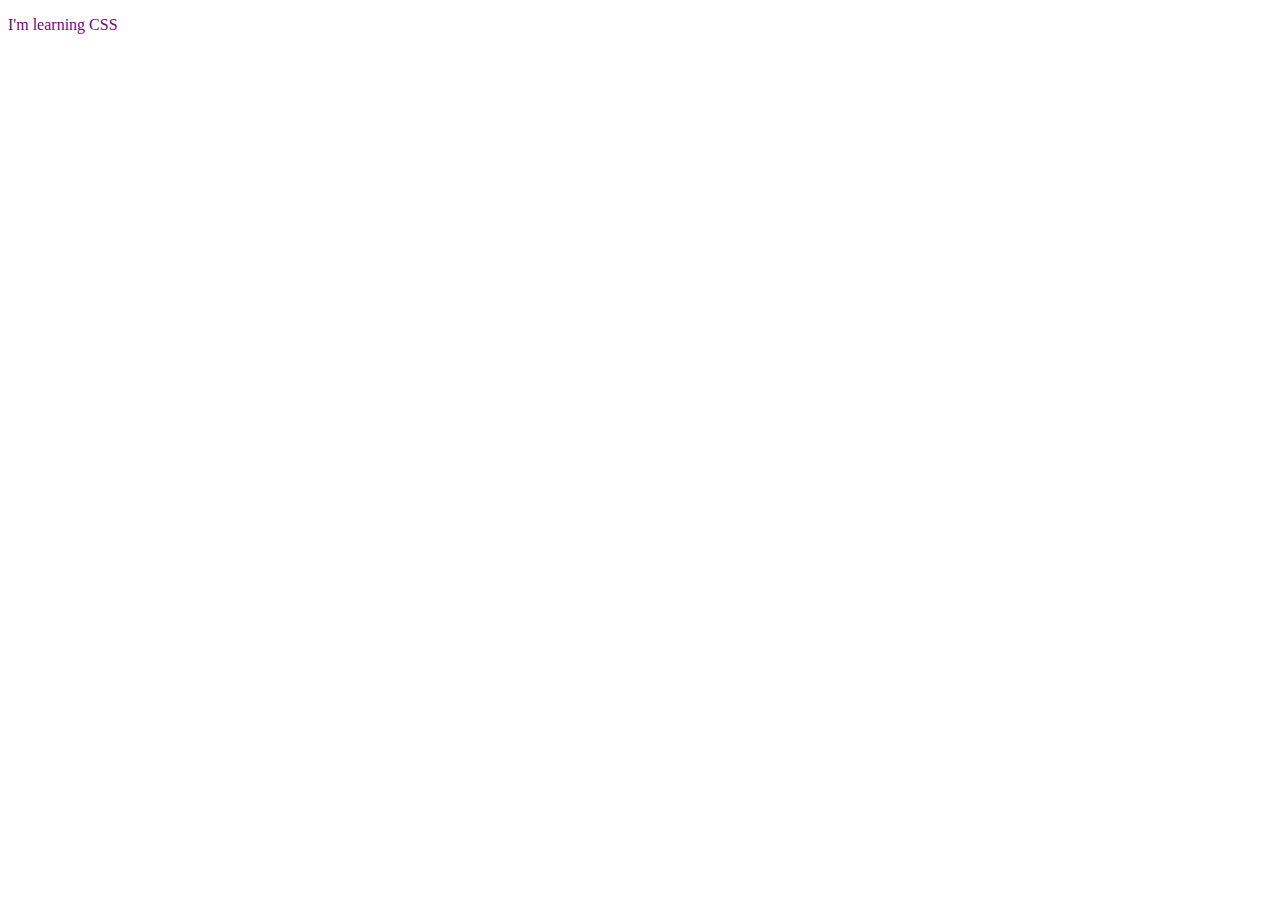
==== cssPractice.html @ 46699af8 "started css tutorial" ====
<!DOCTYPE html>
<html lang="en">
<head>
  <meta charset="UTF-8">
  <meta http-equiv="X-UA-Compatible" content="IE=edge">
  <meta name="viewport" content="width=device-width, initial-scale=1.0">
  <title>Document</title>
  <link rel="stylesheet" href="./css/style.css">
</head>
<body>
  <p>
    I'm learning CSS
  </p>
</body>
</html>
---- css/style.css ----
p {
  color: purple;
}
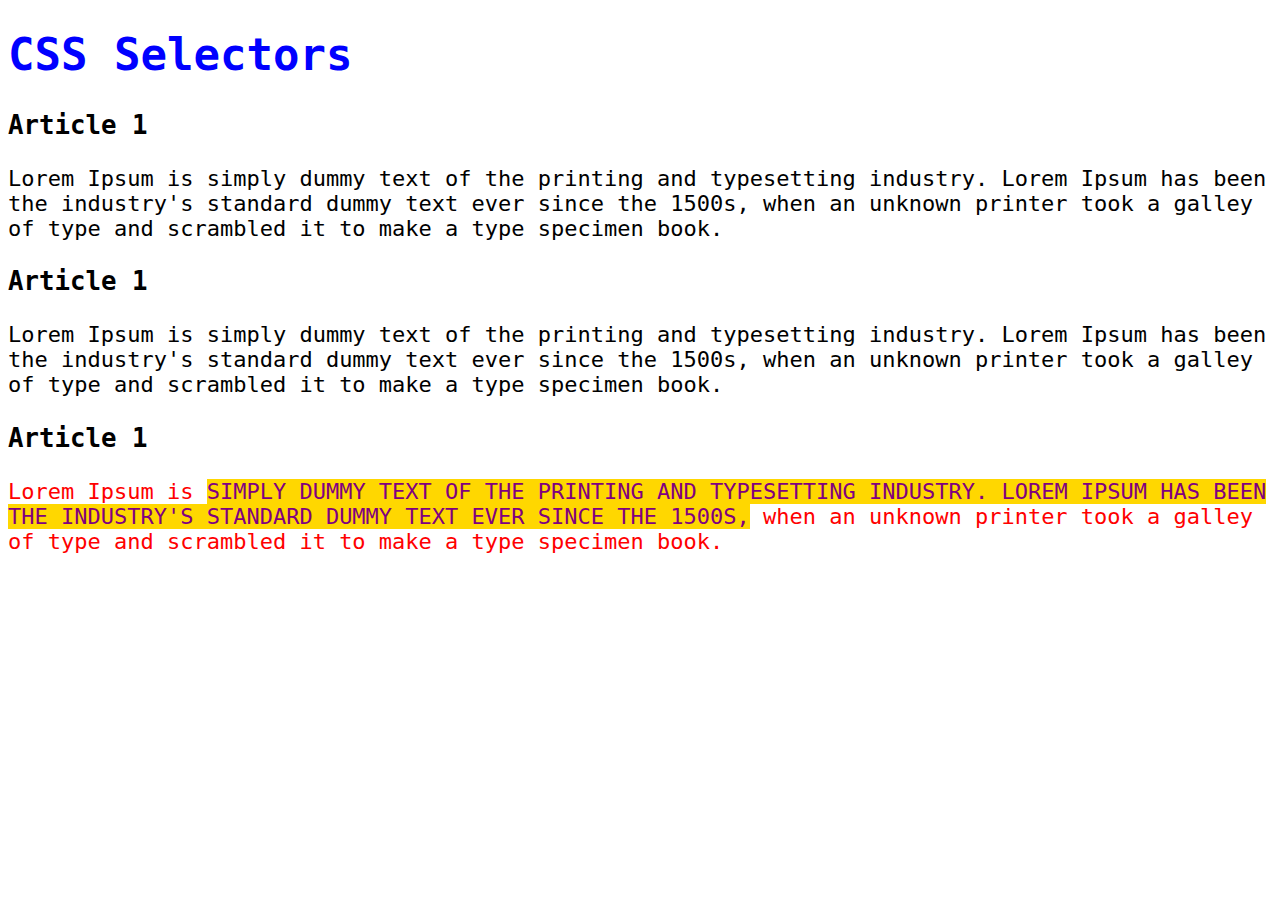
==== commit b1312cf0: "shit css" ====
--- a/cssPractice.html
+++ b/cssPractice.html
@@ -1,15 +1,42 @@
 <!DOCTYPE html>
 <html lang="en">
-<head>
-  <meta charset="UTF-8">
-  <meta http-equiv="X-UA-Compatible" content="IE=edge">
-  <meta name="viewport" content="width=device-width, initial-scale=1.0">
-  <title>Document</title>
-  <link rel="stylesheet" href="./css/style.css">
-</head>
-<body>
-  <p>
-    I'm learning CSS
-  </p>
-</body>
+  <head>
+    <meta charset="UTF-8">
+    <meta http-equiv="X-UA-Compatible" content="IE=edge">
+    <meta name="viewport" content="width=device-width, initial-scale=1.0">
+    <title>Document</title>
+    <link rel="stylesheet" href="./css/style.css">
+  </head>
+
+  <body>
+    <h1>CSS Selectors</h1>
+    <article>
+      <h3>Article 1</h3>
+      <p>
+        Lorem Ipsum is simply dummy text of the printing and typesetting industry. Lorem Ipsum has been the industry's standard
+        dummy text ever since the 1500s, when an unknown printer took a galley of type and scrambled it to make a type specimen
+        book.
+      </p>
+    </article>
+    <article>
+      <h3>Article 1</h3>
+      <p>
+        Lorem Ipsum is simply dummy text of the printing and typesetting industry. Lorem Ipsum has been the industry's
+        standard
+        dummy text ever since the 1500s, when an unknown printer took a galley of type and scrambled it to make a type
+        specimen
+        book.
+      </p>
+    </article>
+    <article>
+      <h3>Article 1</h3>
+      <p class="gray">
+        Lorem Ipsum is <span>simply dummy text of the printing and typesetting industry. Lorem Ipsum has been the industry's
+        standard
+        dummy text ever since the 1500s,</span> when an unknown printer took a galley of type and scrambled it to make a type
+        specimen
+        book.
+      </p>
+    </article>
+  </body>
 </html>--- a/css/style.css
+++ b/css/style.css
@@ -1,3 +1,23 @@
-p {
+* {
+  font-family: monospace;
+}
+
+body {
+  font-size: 22px;
+}
+
+h1, h2 {
+  color: blue;
+}
+
+
+
+p span {
   color: purple;
+  text-transform: uppercase;
+  background-color: gold;
+}
+ 
+.gray {
+  color: red;
 }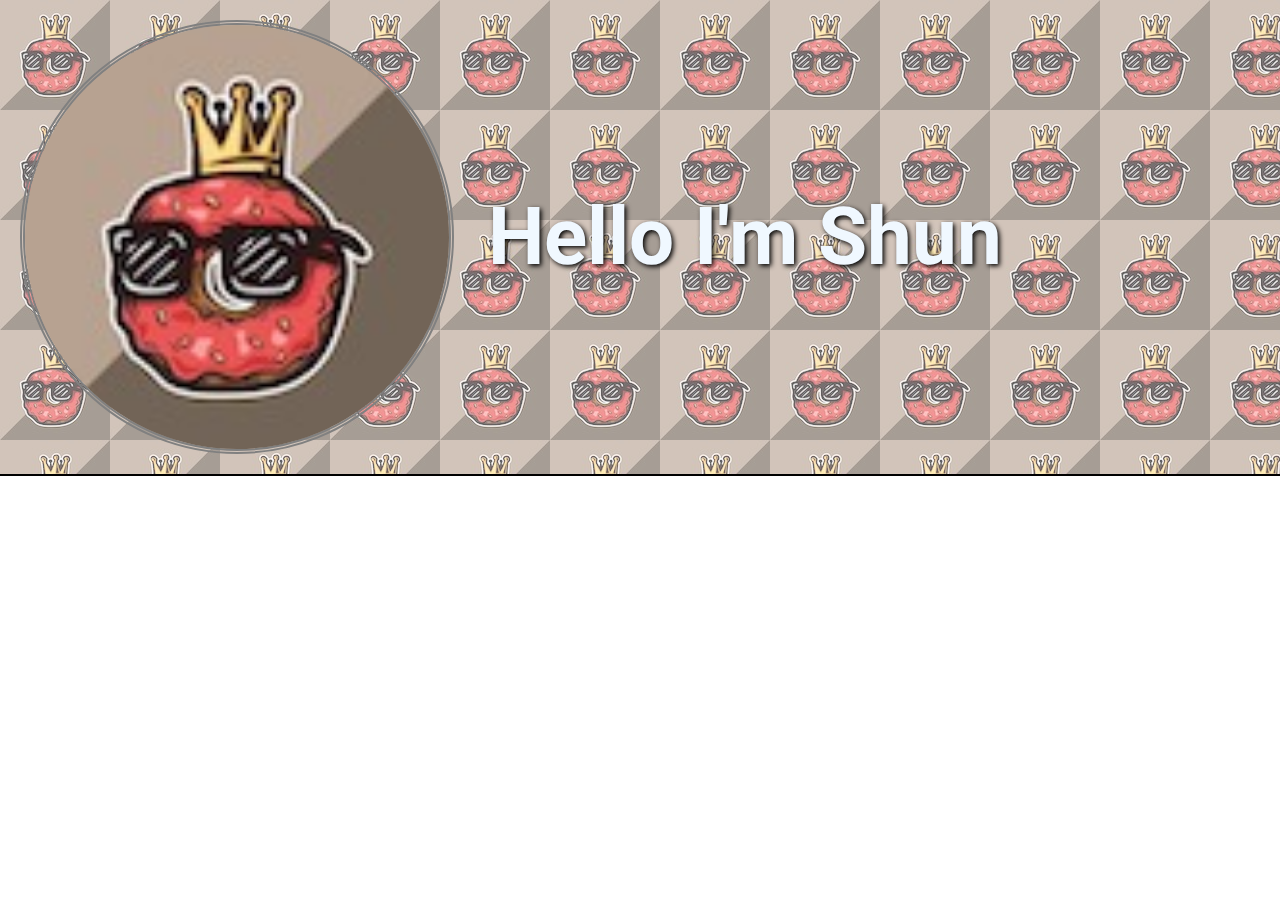
==== commit 1f042fa5: "image example" ====
--- a/cssPractice.html
+++ b/cssPractice.html
@@ -5,38 +5,70 @@
     <meta http-equiv="X-UA-Compatible" content="IE=edge">
     <meta name="viewport" content="width=device-width, initial-scale=1.0">
     <title>Document</title>
+    <link rel="preconnect" href="https://fonts.googleapis.com">
+    <link rel="preconnect" href="https://fonts.gstatic.com" crossorigin>
+    <link href="https://fonts.googleapis.com/css2?family=Roboto:wght@300&display=swap" rel="stylesheet">
     <link rel="stylesheet" href="./css/style.css">
   </head>
 
   <body>
-    <h1>CSS Selectors</h1>
-    <article>
-      <h3>Article 1</h3>
+    <div class="container">
+      <section class="hero">
+        <figure class="profile-pic-figure">
+          <img src="img/donut_logo copy.jpg" alt="Profile pic" title="My profile pic" width="500" height="500">
+          <figcaption class="offscreen">
+            My profile picture
+          </figcaption>
+        </figure>
+        <h1 class="h1">
+          <span class="nowrap">Hello</span>
+          <span class="nowrap">I'm Shun</span>
+        </h1>
+      </section>
+    </div>
+    <!-- <section class="example">
       <p>
-        Lorem Ipsum is simply dummy text of the printing and typesetting industry. Lorem Ipsum has been the industry's standard
-        dummy text ever since the 1500s, when an unknown printer took a galley of type and scrambled it to make a type specimen
-        book.
+        <img src="img/donut_logo copy.jpg" alt="Donut" />
+        
       </p>
-    </article>
-    <article>
-      <h3>Article 1</h3>
-      <p>
-        Lorem Ipsum is simply dummy text of the printing and typesetting industry. Lorem Ipsum has been the industry's
-        standard
-        dummy text ever since the 1500s, when an unknown printer took a galley of type and scrambled it to make a type
-        specimen
-        book.
-      </p>
-    </article>
-    <article>
-      <h3>Article 1</h3>
-      <p class="gray">
-        Lorem Ipsum is <span>simply dummy text of the printing and typesetting industry. Lorem Ipsum has been the industry's
-        standard
-        dummy text ever since the 1500s,</span> when an unknown printer took a galley of type and scrambled it to make a type
-        specimen
-        book.
-      </p>
-    </article>
+    </section> -->
+    <!-- <div class="outer-container">
+      <div class="inner-container">
+        <div class="box absolute">
+          <p>Absolute</p>
+        </div>
+        <div class="box relative">
+          <p>Relative</p>
+        </div>
+        <div class="box fixed">
+          <p>Fixed</p>
+        </div>
+        <div class="box sticky">
+          <p>Sticky</p>
+        </div>
+      </div>
+    </div> -->
+
+    <!-- <button class="social">Rocket</button>
+    <section id="one">
+      <header class="blue">Header One</header>
+      <h2>One</h2>
+    </section>
+    <section id="two">
+      <header class="red">Header two</header>
+      <h2>Two</h2>
+    </section>
+    <section id="three">
+      <header class="green">Header three</header>
+      <h2>Three</h2>
+    </section>
+
+    <footer>
+      <a href="#one">One</a>
+      <a href="#two">Two</a>
+      <a href="#three">Three</a>
+    </footer> -->
+    
+
   </body>
 </html>--- a/css/style.css
+++ b/css/style.css
@@ -1,23 +1,85 @@
+/* Begin reset */
+
+
 * {
-  font-family: monospace;
+  margin:0;
+  padding:0;
+  box-sizing: border-box;
 }
 
-body {
-  font-size: 22px;
+img {
+  display: block;
 }
 
-h1, h2 {
-  color: blue;
+/* End Reset */
+
+
+/* Utility classes */
+
+.nowrap {
+  white-space: nowrap;
+}
+
+.offscreen {
+  position: absolute;
+  left: -1000px;
 }
 
 
+/* End utility classes */
 
-p span {
-  color: purple;
-  text-transform: uppercase;
-  background-color: gold;
+body {
+  font-family: "Roboto", sans-serif;
+  min-height: 100vh;
 }
- 
-.gray {
-  color: red;
+
+.container {
+  background-color: rgb(251, 210, 156);
+  background-image: url('../img/donut_logo\ copy.jpg');
+  background-repeat: repeat;
+}
+
+.hero {
+  border-bottom: 2px solid #000;
+  padding: 20px;
+  display: flex;
+  justify-content: flex-start;
+  align-items: center;
+  gap:30px;
+
+  background-color: #ffffff5f;
+}
+
+
+.h1 {
+  font-size: 500%;
+  color: aliceblue;
+  text-shadow: 2px 2px 5px #000;
+  
+  padding: 0.25rem; */
+  /* border-radius: 10px; */
+}
+
+.profile-pic-figure {
+  width: 35%;
+
+}
+
+.profile-pic-figure img {
+  width: 100%;
+  height: auto;
+  min-width: 100px;
+  border: 5px double gray;
+  border-radius: 50%;
+}
+
+.example {
+  margin-top: 1rem;
+  padding-left: 20px;
+  border: 1px solid red;
+}
+
+.example img {
+  width: 25%;
+  height: auto;
 }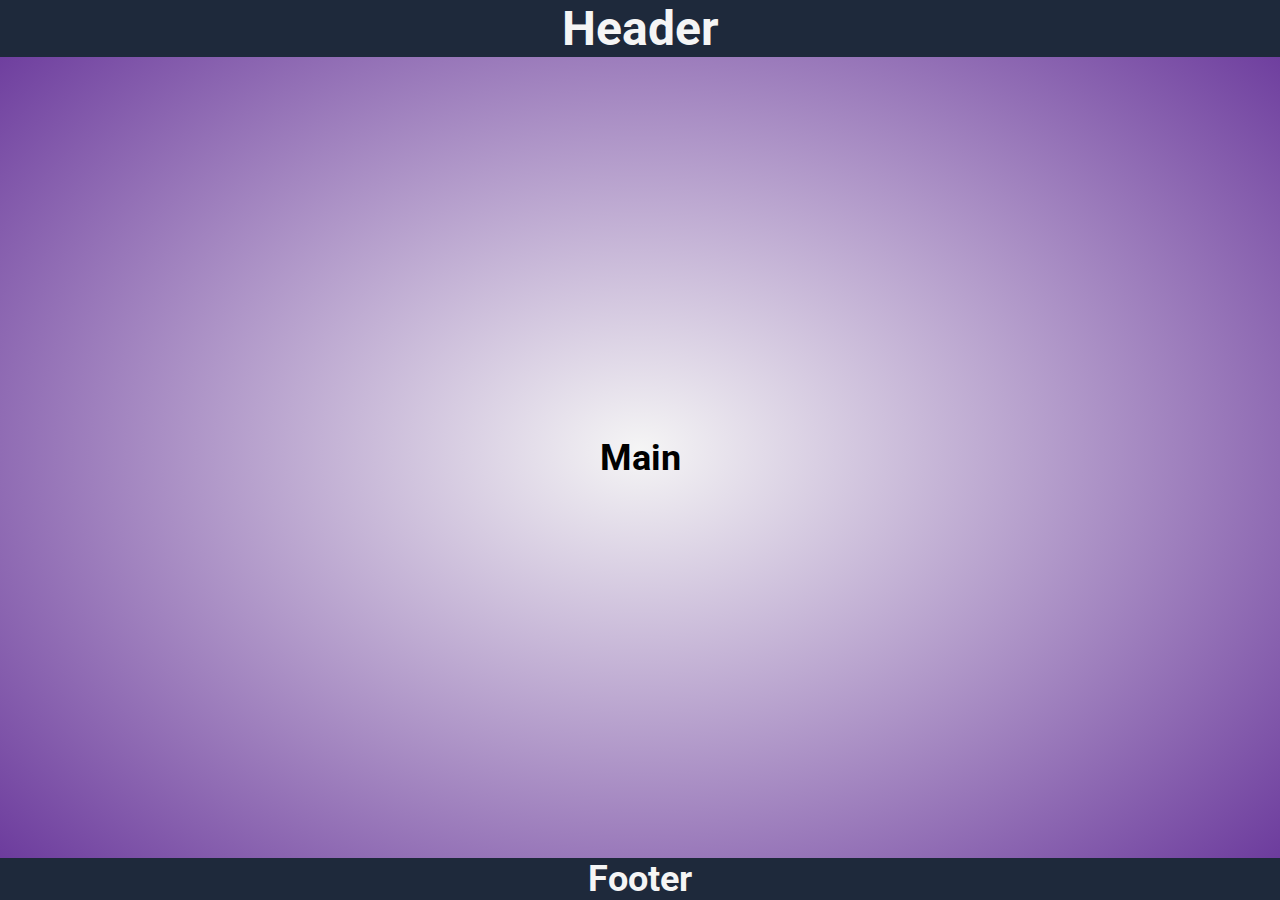
==== commit 30583400: "media quesry" ====
--- a/cssPractice.html
+++ b/cssPractice.html
@@ -12,63 +12,18 @@
   </head>
 
   <body>
-    <div class="container">
-      <section class="hero">
-        <figure class="profile-pic-figure">
-          <img src="img/donut_logo copy.jpg" alt="Profile pic" title="My profile pic" width="500" height="500">
-          <figcaption class="offscreen">
-            My profile picture
-          </figcaption>
-        </figure>
-        <h1 class="h1">
-          <span class="nowrap">Hello</span>
-          <span class="nowrap">I'm Shun</span>
-        </h1>
-      </section>
-    </div>
-    <!-- <section class="example">
-      <p>
-        <img src="img/donut_logo copy.jpg" alt="Donut" />
-        
-      </p>
-    </section> -->
-    <!-- <div class="outer-container">
-      <div class="inner-container">
-        <div class="box absolute">
-          <p>Absolute</p>
-        </div>
-        <div class="box relative">
-          <p>Relative</p>
-        </div>
-        <div class="box fixed">
-          <p>Fixed</p>
-        </div>
-        <div class="box sticky">
-          <p>Sticky</p>
-        </div>
-      </div>
-    </div> -->
+    <header>
+      <h1>Header</h1>
+      <nav><h2>Nav</h2></nav>
+    </header>
 
-    <!-- <button class="social">Rocket</button>
-    <section id="one">
-      <header class="blue">Header One</header>
-      <h2>One</h2>
-    </section>
-    <section id="two">
-      <header class="red">Header two</header>
-      <h2>Two</h2>
-    </section>
-    <section id="three">
-      <header class="green">Header three</header>
-      <h2>Three</h2>
-    </section>
+    <main>
+      <h2>Main</h2>
+    </main>
 
     <footer>
-      <a href="#one">One</a>
-      <a href="#two">Two</a>
-      <a href="#three">Three</a>
-    </footer> -->
-    
+      <h2>Footer</h2>
+    </footer>
 
   </body>
 </html>--- a/css/style.css
+++ b/css/style.css
@@ -1,85 +1,112 @@
 /* Begin reset */
-
 
 * {
   margin:0;
   padding:0;
   box-sizing: border-box;
 }
-
-img {
-  display: block;
-}
-
 /* End Reset */
 
 
 /* Utility classes */
 
-.nowrap {
-  white-space: nowrap;
-}
-
-.offscreen {
-  position: absolute;
-  left: -1000px;
-}
 
 
 /* End utility classes */
 
 body {
   font-family: "Roboto", sans-serif;
+  font-size: 1.5rem;
   min-height: 100vh;
+  background-color: #475569;
+  background-image: radial-gradient(whitesmoke, #475569);
+  display: flex;
+  flex-direction: column;
 }
 
-.container {
-  background-color: rgb(251, 210, 156);
-  background-image: url('../img/donut_logo\ copy.jpg');
-  background-repeat: repeat;
+header, nav, main, footer {
+  display: grid;
+  place-content: center;
 }
 
-.hero {
-  border-bottom: 2px solid #000;
-  padding: 20px;
-  display: flex;
-  justify-content: flex-start;
-  align-items: center;
-  gap:30px;
-
-  background-color: #ffffff5f;
+header, footer {
+  position: sticky;
+  background-color:#1e293b;
+  color: whitesmoke;
+  grid-template-columns: 100%;
+  text-align: center;
 }
 
-
-.h1 {
-  font-size: 500%;
-  color: aliceblue;
-  text-shadow: 2px 2px 5px #000;
-  
-  padding: 0.25rem; */
-  /* border-radius: 10px; */
+header {
+  top: 0;
 }
 
-.profile-pic-figure {
-  width: 35%;
+nav {
+  background-color: #fff;
+  color: #000;
+  padding: 0.5rem;
+  border-bottom: 2px solid #000;
 
 }
 
-.profile-pic-figure img {
-  width: 100%;
-  height: auto;
-  min-width: 100px;
-  border: 5px double gray;
-  border-radius: 50%;
+main {
+  flex-grow: 1;
 }
 
-.example {
-  margin-top: 1rem;
-  padding-left: 20px;
-  border: 1px solid red;
+footer {
+  bottom: 0;
 }
 
-.example img {
-  width: 25%;
-  height: auto;
+/* SMALL */
+  @media screen and (min-width: 576px) {
+    body {
+      background-color: green;
+      background-image: radial-gradient(whitesmoke, green);
+    }
+    nav {
+      display: none;
+    }
+}
+
+/* MEDIUM */
+@media screen and (min-width: 768px) {
+  body {
+    background-color: gold;
+    background-image: radial-gradient(whitesmoke, gold);
+  }
+
+  nav {
+    display: none;
+  }
+}
+
+/* LARGE */ 
+@media screen and (min-width: 992px) {
+  body {
+    background-color: red;
+    background-image: radial-gradient(whitesmoke, red);
+  }
+}
+
+/* XL */
+@media screen and (min-width: 1200px) {
+  body {
+    background-color: rebeccapurple;
+    background-image: radial-gradient(whitesmoke, rebeccapurple);
+  }
+}
+
+@media screen and (max-height: 425px) and (min-aspect-ratio: 7/4) {
+  body {
+    background-color: rebeccapurple;
+    background-image: radial-gradient(whitesmoke, rebeccapurple);
+  }
+
+  h1, h2 {
+    font-size: 1.5rem;
+  }
+
+  nav {
+    display: none;
+  }
 }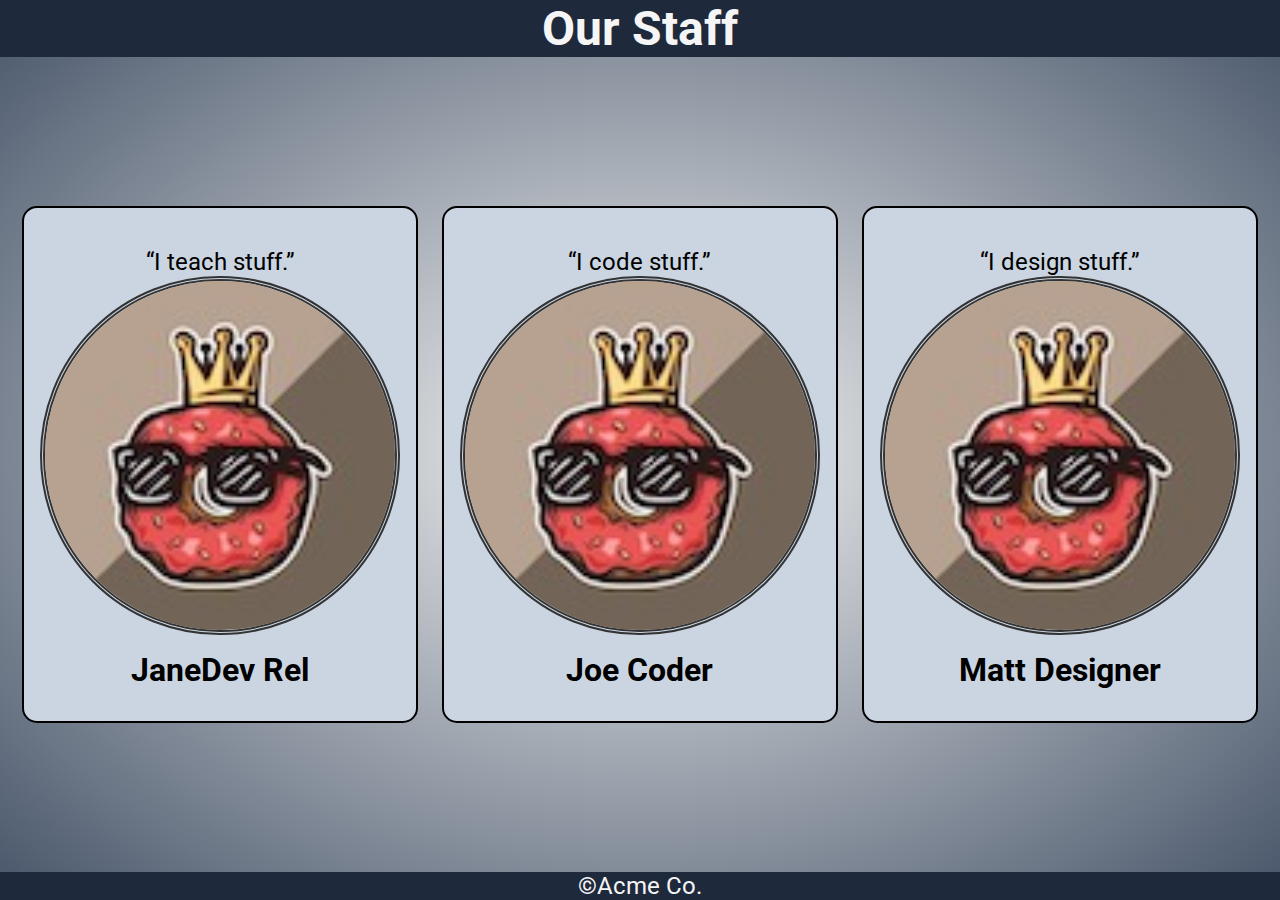
==== commit 1334553b: "mini project" ====
--- a/cssPractice.html
+++ b/cssPractice.html
@@ -4,7 +4,7 @@
     <meta charset="UTF-8">
     <meta http-equiv="X-UA-Compatible" content="IE=edge">
     <meta name="viewport" content="width=device-width, initial-scale=1.0">
-    <title>Document</title>
+    <title>Mini-Project: Profile Card</title>
     <link rel="preconnect" href="https://fonts.googleapis.com">
     <link rel="preconnect" href="https://fonts.gstatic.com" crossorigin>
     <link href="https://fonts.googleapis.com/css2?family=Roboto:wght@300&display=swap" rel="stylesheet">
@@ -13,16 +13,48 @@
 
   <body>
     <header>
-      <h1>Header</h1>
-      <nav><h2>Nav</h2></nav>
+      <h1>Our Staff</h1>
+      <nav>
+        <a href="#profile1">Joe</a>
+        <a href="#profile2">Matt</a>
+        <a href="#profile3">Jane</a>
+      </nav>
     </header>
 
     <main>
-      <h2>Main</h2>
+      <article id="profile1" class="card">
+        <figure>
+          <img src="./img/donut_logo copy.jpg" alt="Joe Coder" width="500" height="500">
+          <figcaption>
+            Joe Coder
+          </figcaption>
+        </figure>
+        <p><q>I code stuff.</q></p>
+      </article>
+
+      <article id="profile2" class="card">
+        <figure>
+          <img src="./img/donut_logo copy.jpg" alt="Matt Designer" width="500" height="500">
+          <figcaption>
+            Matt Designer
+          </figcaption>
+        </figure>
+        <p><q>I design stuff.</q></p>
+      </article>
+
+      <article id="profile3" class="card">
+        <figure>
+          <img src="./img/donut_logo copy.jpg" alt="Jane Dev Rel" width="500" height="500">
+          <figcaption>
+            Jane<span class="nowrap">Dev Rel</span> 
+          </figcaption>
+        </figure>
+        <p><q>I teach stuff.</q></p>
+      </article>
     </main>
 
     <footer>
-      <h2>Footer</h2>
+      <p>&copy;Acme Co.</p>
     </footer>
 
   </body>
--- a/css/style.css
+++ b/css/style.css
@@ -5,15 +5,29 @@
   padding:0;
   box-sizing: border-box;
 }
+
+img {
+  display: block;
+  max-width: 100%;
+  height: auto;
+}
 /* End Reset */
 
 
 /* Utility classes */
-
+.nowrap {
+  white-space: nowrap;
+}
 
 
 /* End utility classes */
 
+
+/* General classes */
+
+html {
+  scroll-behavior: smooth;
+}
 body {
   font-family: "Roboto", sans-serif;
   font-size: 1.5rem;
@@ -22,11 +36,6 @@
   background-image: radial-gradient(whitesmoke, #475569);
   display: flex;
   flex-direction: column;
-}
-
-header, nav, main, footer {
-  display: grid;
-  place-content: center;
 }
 
 header, footer {
@@ -43,70 +52,132 @@
 
 nav {
   background-color: #fff;
-  color: #000;
   padding: 0.5rem;
   border-bottom: 2px solid #000;
+  font-weight: bold;
+  display: flex;
+  justify-content: space-evenly;
+}
+
+nav a, nav a:visited {
+  color: #000;
+
+}
+
+nav a:hover, nav a:focus {
+  color: hsla(0, 0%, 20%, 0.6);
 
 }
 
 main {
   flex-grow: 1;
+  display: flex;
+  flex-direction: column;
+  align-items: center;
+  gap: 1.5rem;
+  padding: 1rem;
 }
 
 footer {
   bottom: 0;
 }
 
+/* PROFILE CARD */
+.card {
+  scroll-margin-top: 8rem;
+  width: min(100%, 250px);
+  background-color: #cbd5e1;
+  border: 2px solid #000;
+  border-radius: 15px;
+  padding: 1rem;
+  display: flex;
+  flex-direction: column;
+  align-items: center;
+}
+
+.card figure {
+  display: flex;
+  flex-flow:column nowrap;
+}
+
+.card img {
+  border: 5px double #333;
+  border-radius: 50%;
+}
+
+.card figcaption {
+  font-weight: bold;
+  font-size: 2rem;
+  margin: 1rem;
+  text-align: center;
+}
+
 /* SMALL */
   @media screen and (min-width: 576px) {
-    body {
-      background-color: green;
-      background-image: radial-gradient(whitesmoke, green);
+    main {
+      justify-content: center;
+      flex-flow: row wrap;
     }
-    nav {
-      display: none;
+    .card {
+      width: min(100%, 400px);
+
+    }
+    .card:last-child {
+      order: -1;
     }
 }
 
 /* MEDIUM */
 @media screen and (min-width: 768px) {
-  body {
-    background-color: gold;
-    background-image: radial-gradient(whitesmoke, gold);
-  }
-
   nav {
     display: none;
+  }
+  .card {
+    width: min(100%, 325px);
+  }
+  .card figure {
+    flex-flow: column-reverse;
+  }
+  .card p {
+    margin-top: 1em;
   }
 }
 
 /* LARGE */ 
 @media screen and (min-width: 992px) {
-  body {
-    background-color: red;
-    background-image: radial-gradient(whitesmoke, red);
+  .card {
+    width: min(100%, 400px);
+  }
+  .card :nth-child(2) {
+    order: -1;
   }
 }
 
 /* XL */
 @media screen and (min-width: 1200px) {
-  body {
-    background-color: rebeccapurple;
-    background-image: radial-gradient(whitesmoke, rebeccapurple);
+  .card {
+    width: min(calc(33% - 1rem), 500px)
   }
 }
 
-@media screen and (max-height: 425px) and (min-aspect-ratio: 7/4) {
-  body {
-    background-color: rebeccapurple;
-    background-image: radial-gradient(whitesmoke, rebeccapurple);
+/* MOBILE DEVICE LANDSCAPE */
+@media screen and (max-height: 425px) 
+and (min-aspect-ratio: 7/4) {
+  h1 {
+    font-size: 1.5rem;
+
   }
 
-  h1, h2 {
-    font-size: 1.5rem;
+  main {
+    flex-flow: row nowrap;
+    justify-content: space-evenly;
+    align-items: stretch;
   }
+  .card {
+    width: min(calc(33% - 0.25rem), 200px);
+  }
+  .card figcaption, .card p {
+    font-size: 1.25rem;
 
-  nav {
-    display: none;
   }
 }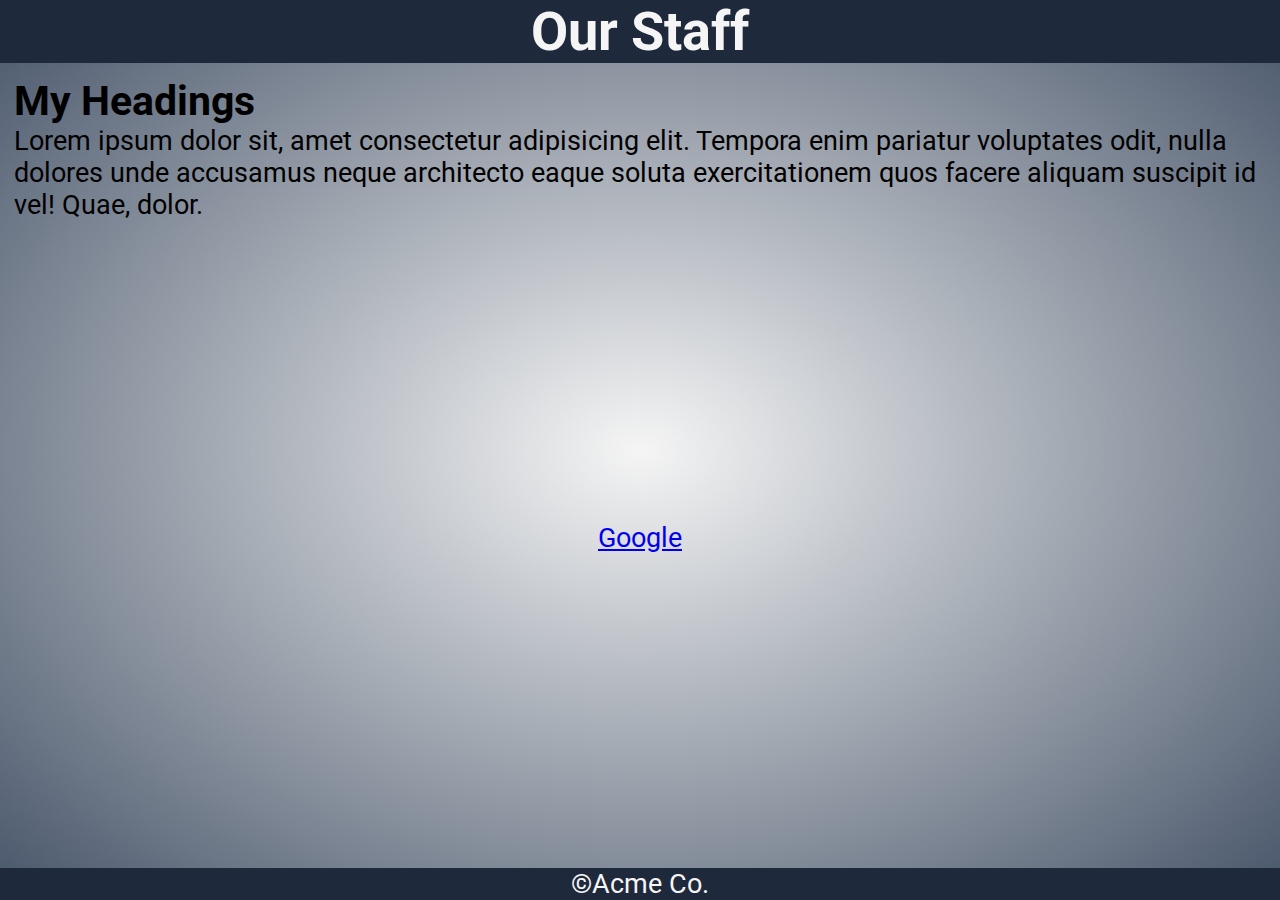
==== commit 97e55aa9: "css function" ====
--- a/cssPractice.html
+++ b/cssPractice.html
@@ -22,35 +22,13 @@
     </header>
 
     <main>
-      <article id="profile1" class="card">
-        <figure>
-          <img src="./img/donut_logo copy.jpg" alt="Joe Coder" width="500" height="500">
-          <figcaption>
-            Joe Coder
-          </figcaption>
-        </figure>
-        <p><q>I code stuff.</q></p>
-      </article>
-
-      <article id="profile2" class="card">
-        <figure>
-          <img src="./img/donut_logo copy.jpg" alt="Matt Designer" width="500" height="500">
-          <figcaption>
-            Matt Designer
-          </figcaption>
-        </figure>
-        <p><q>I design stuff.</q></p>
-      </article>
-
-      <article id="profile3" class="card">
-        <figure>
-          <img src="./img/donut_logo copy.jpg" alt="Jane Dev Rel" width="500" height="500">
-          <figcaption>
-            Jane<span class="nowrap">Dev Rel</span> 
-          </figcaption>
-        </figure>
-        <p><q>I teach stuff.</q></p>
-      </article>
+      <section>
+        <h2>My Headings</h2>
+        <p class="content">
+          Lorem ipsum dolor sit, amet consectetur adipisicing elit. Tempora enim pariatur voluptates odit, nulla dolores unde accusamus neque architecto eaque soluta exercitationem quos facere aliquam suscipit id vel! Quae, dolor.
+        </p>
+      </section>
+      <a href="https://www.google.co.jp/">Google</a>
     </main>
 
     <footer>
--- a/css/style.css
+++ b/css/style.css
@@ -13,6 +13,39 @@
 }
 /* End Reset */
 
+/* VARIABLE */
+:root{
+  /* FONT */
+  --FF: "Roboto",sans-serif;
+  --FS: min(2.25rem, 3vh);
+  --FS_XL: 3rem;
+
+  /* COLOR */
+  --BGCOLOR: #475569; 
+  --ALT-BGCOLOR: #1e293b;
+  --RADIAL_COLOR: whitesmoke;
+  --LIGHT_COLOR: whitesmoke;
+  --DARK-COLOR: #000;
+
+  /* GENERAL */
+  --PADDING: 0.5em;
+  --SHADOWS: 0 6px 5px -5px var(--DARK-COLOR);
+  --BORDER: 2px solid var(--DARK-COLOR);
+
+  /* SQUARE */
+  --SQUARE_BGCOLOR: papayawhip;
+  --SQUARE-SIZE: max(150px, 20vw);
+}
+
+@media(prefers-color-scheme: dark) {
+  :root{
+    --BG-COLOR: #000;
+    --ALT-BGCOLOR: #333;
+    --RADIAL-COLOR: gray;
+    --SQUARE-BGCOLOR: purple;
+  }
+}
+
 
 /* Utility classes */
 .nowrap {
@@ -29,19 +62,19 @@
   scroll-behavior: smooth;
 }
 body {
-  font-family: "Roboto", sans-serif;
-  font-size: 1.5rem;
+  font-family: var(--FF);
+  font-size: var(--FS);
   min-height: 100vh;
-  background-color: #475569;
-  background-image: radial-gradient(whitesmoke, #475569);
+  background-color: var(--BGCOLOR);
+  background-image: radial-gradient(var(--RADIAL_COLOR), #475569);
   display: flex;
   flex-direction: column;
 }
 
 header, footer {
   position: sticky;
-  background-color:#1e293b;
-  color: whitesmoke;
+  background-color: var(--ALT-BGCOLOR);
+  color: var(--LIGHT_COLOR);
   grid-template-columns: 100%;
   text-align: center;
 }
@@ -51,31 +84,41 @@
 }
 
 nav {
-  background-color: #fff;
-  padding: 0.5rem;
-  border-bottom: 2px solid #000;
+  background-color: var(--LIGHT_COLOR);
+  border-bottom: var(--BORDER);
   font-weight: bold;
   display: flex;
   justify-content: space-evenly;
+  box-shadow: var(--SHADOWS);
 }
 
 nav a, nav a:visited {
   color: #000;
-
-}
+}
+
+
 
 nav a:hover, nav a:focus {
   color: hsla(0, 0%, 20%, 0.6);
 
 }
 
+nav a:active {
+  color: red;
+}
+
 main {
+  /* padding: 10px 0; */
   flex-grow: 1;
-  display: flex;
-  flex-direction: column;
+  padding: var(--PADDING);
+  /* display: flex;
+  justify-content: space-evenly;
   align-items: center;
-  gap: 1.5rem;
-  padding: 1rem;
+  flex-flow: row wrap;
+  gap: min(4vw, 15px); */
+  display: flex;
+  flex-flow: column nowrap;
+  justify-content: flex-start;
 }
 
 footer {
@@ -95,6 +138,10 @@
   align-items: center;
 }
 
+.card:target{
+  border: 2px solid rebeccapurple;
+}
+
 .card figure {
   display: flex;
   flex-flow:column nowrap;
@@ -103,6 +150,14 @@
 .card img {
   border: 5px double #333;
   border-radius: 50%;
+}
+
+.card img:not([alt]){
+  border: 10px solid red;
+}
+
+.card:nth-child(odd) {
+  background-color: papayawhip;
 }
 
 .card figcaption {
@@ -111,6 +166,34 @@
   margin: 1rem;
   text-align: center;
 }
+
+.card figcaption::after {
+
+  content: 'sparkle';
+  display: block; 
+}
+
+.card p {
+  position: relative;
+}
+
+.card p::before {
+  content: open-quote;
+  font-size: 3em;
+  position: absolute;
+  top: -0.25em;
+  left: -0.5em;
+}
+
+.card p::after{
+  content:close-quote;
+  font-size:3em;
+  position: absolute;
+  top:0.25em;
+  right: -0.5em;
+}
+
+
 
 /* SMALL */
   @media screen and (min-width: 576px) {
@@ -180,4 +263,21 @@
     font-size: 1.25rem;
 
   }
+}
+
+/* FEATURES */
+.square--highlight {
+  --SQUARE-BGCOLOR: cornflowerblue;
+}
+
+.square {
+  background-color: var(--SQUARE_BGCOLOR);
+  width: var(--SQUARE-SIZE);
+  height: var(--SQUARE-SIZE);
+  border: var(--BORDER);
+  border-radius: 15px;
+  display: grid;
+  place-content: center;
+  font-size: var(--FS_XL);
+  box-shadow: var(--SHADOWS);
 }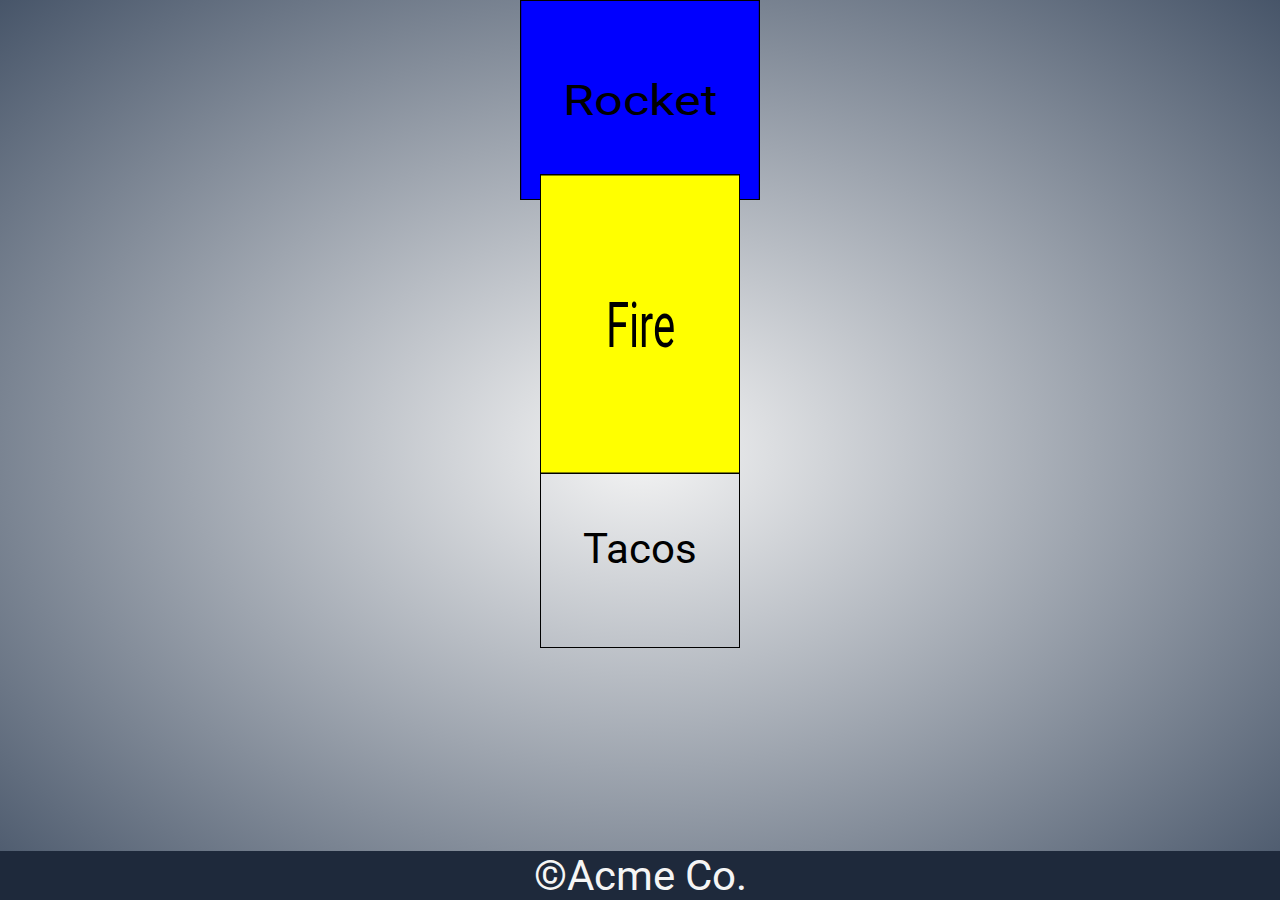
==== commit b96a2155: "animation transform" ====
--- a/cssPractice.html
+++ b/cssPractice.html
@@ -12,23 +12,11 @@
   </head>
 
   <body>
-    <header>
-      <h1>Our Staff</h1>
-      <nav>
-        <a href="#profile1">Joe</a>
-        <a href="#profile2">Matt</a>
-        <a href="#profile3">Jane</a>
-      </nav>
-    </header>
 
     <main>
-      <section>
-        <h2>My Headings</h2>
-        <p class="content">
-          Lorem ipsum dolor sit, amet consectetur adipisicing elit. Tempora enim pariatur voluptates odit, nulla dolores unde accusamus neque architecto eaque soluta exercitationem quos facere aliquam suscipit id vel! Quae, dolor.
-        </p>
-      </section>
-      <a href="https://www.google.co.jp/">Google</a>
+      <div class="square">Rocket</div>
+      <div class="square">Fire</div>
+      <div class="square animate">Tacos</div>
     </main>
 
     <footer>
--- a/css/style.css
+++ b/css/style.css
@@ -17,7 +17,8 @@
 :root{
   /* FONT */
   --FF: "Roboto",sans-serif;
-  --FS: min(2.25rem, 3vh);
+  --FS: clamp(1.75rem, 3vh, 2.25rem);
+  --FS-SM: clamp(1.25rem, 2vh, 1.5rem);
   --FS_XL: 3rem;
 
   /* COLOR */
@@ -60,6 +61,8 @@
 
 html {
   scroll-behavior: smooth;
+  font-size: 1.5rem;
+  font-family: var(--FF);
 }
 body {
   font-family: var(--FF);
@@ -110,7 +113,6 @@
 main {
   /* padding: 10px 0; */
   flex-grow: 1;
-  padding: var(--PADDING);
   /* display: flex;
   justify-content: space-evenly;
   align-items: center;
@@ -119,165 +121,38 @@
   display: flex;
   flex-flow: column nowrap;
   justify-content: flex-start;
+  align-items:center;
+  gap: 1rem;
 }
 
-footer {
-  bottom: 0;
+div {
+  width: 200px;
+  height: 200px;
+  border: 1px solid #000;
+  display: grid;
+  place-content: center;
 }
 
-/* PROFILE CARD */
-.card {
-  scroll-margin-top: 8rem;
-  width: min(100%, 250px);
-  background-color: #cbd5e1;
-  border: 2px solid #000;
-  border-radius: 15px;
-  padding: 1rem;
-  display: flex;
-  flex-direction: column;
-  align-items: center;
+div:first-child {
+  background: blue;
+  /* transform: translateX(-2rem); */
+  /* transform:rotateX(45deg); */
+  transform: scaleX(120%);
+
 }
 
-.card:target{
-  border: 2px solid rebeccapurple;
-}
-
-.card figure {
-  display: flex;
-  flex-flow:column nowrap;
-}
-
-.card img {
-  border: 5px double #333;
-  border-radius: 50%;
-}
-
-.card img:not([alt]){
-  border: 10px solid red;
-}
-
-.card:nth-child(odd) {
-  background-color: papayawhip;
-}
-
-.card figcaption {
-  font-weight: bold;
-  font-size: 2rem;
-  margin: 1rem;
-  text-align: center;
-}
-
-.card figcaption::after {
-
-  content: 'sparkle';
-  display: block; 
-}
-
-.card p {
-  position: relative;
-}
-
-.card p::before {
-  content: open-quote;
-  font-size: 3em;
-  position: absolute;
-  top: -0.25em;
-  left: -0.5em;
-}
-
-.card p::after{
-  content:close-quote;
-  font-size:3em;
-  position: absolute;
-  top:0.25em;
-  right: -0.5em;
+div:nth-child(2){
+background-color: yellow;
+/* transform: translateY(); */
+/* transform: rotateY(180deg); */
+transform: scaleY(150%);
 }
 
 
 
-/* SMALL */
-  @media screen and (min-width: 576px) {
-    main {
-      justify-content: center;
-      flex-flow: row wrap;
-    }
-    .card {
-      width: min(100%, 400px);
-
-    }
-    .card:last-child {
-      order: -1;
-    }
+div:last-child:hover{
+  background-color: limegreen;
+  /* transform: translate(100%, -2rem); */
+  /* transform: rotateZ(78deg); */
+  /* transform: scale(50%, 50%); */
 }
-
-/* MEDIUM */
-@media screen and (min-width: 768px) {
-  nav {
-    display: none;
-  }
-  .card {
-    width: min(100%, 325px);
-  }
-  .card figure {
-    flex-flow: column-reverse;
-  }
-  .card p {
-    margin-top: 1em;
-  }
-}
-
-/* LARGE */ 
-@media screen and (min-width: 992px) {
-  .card {
-    width: min(100%, 400px);
-  }
-  .card :nth-child(2) {
-    order: -1;
-  }
-}
-
-/* XL */
-@media screen and (min-width: 1200px) {
-  .card {
-    width: min(calc(33% - 1rem), 500px)
-  }
-}
-
-/* MOBILE DEVICE LANDSCAPE */
-@media screen and (max-height: 425px) 
-and (min-aspect-ratio: 7/4) {
-  h1 {
-    font-size: 1.5rem;
-
-  }
-
-  main {
-    flex-flow: row nowrap;
-    justify-content: space-evenly;
-    align-items: stretch;
-  }
-  .card {
-    width: min(calc(33% - 0.25rem), 200px);
-  }
-  .card figcaption, .card p {
-    font-size: 1.25rem;
-
-  }
-}
-
-/* FEATURES */
-.square--highlight {
-  --SQUARE-BGCOLOR: cornflowerblue;
-}
-
-.square {
-  background-color: var(--SQUARE_BGCOLOR);
-  width: var(--SQUARE-SIZE);
-  height: var(--SQUARE-SIZE);
-  border: var(--BORDER);
-  border-radius: 15px;
-  display: grid;
-  place-content: center;
-  font-size: var(--FS_XL);
-  box-shadow: var(--SHADOWS);
-}